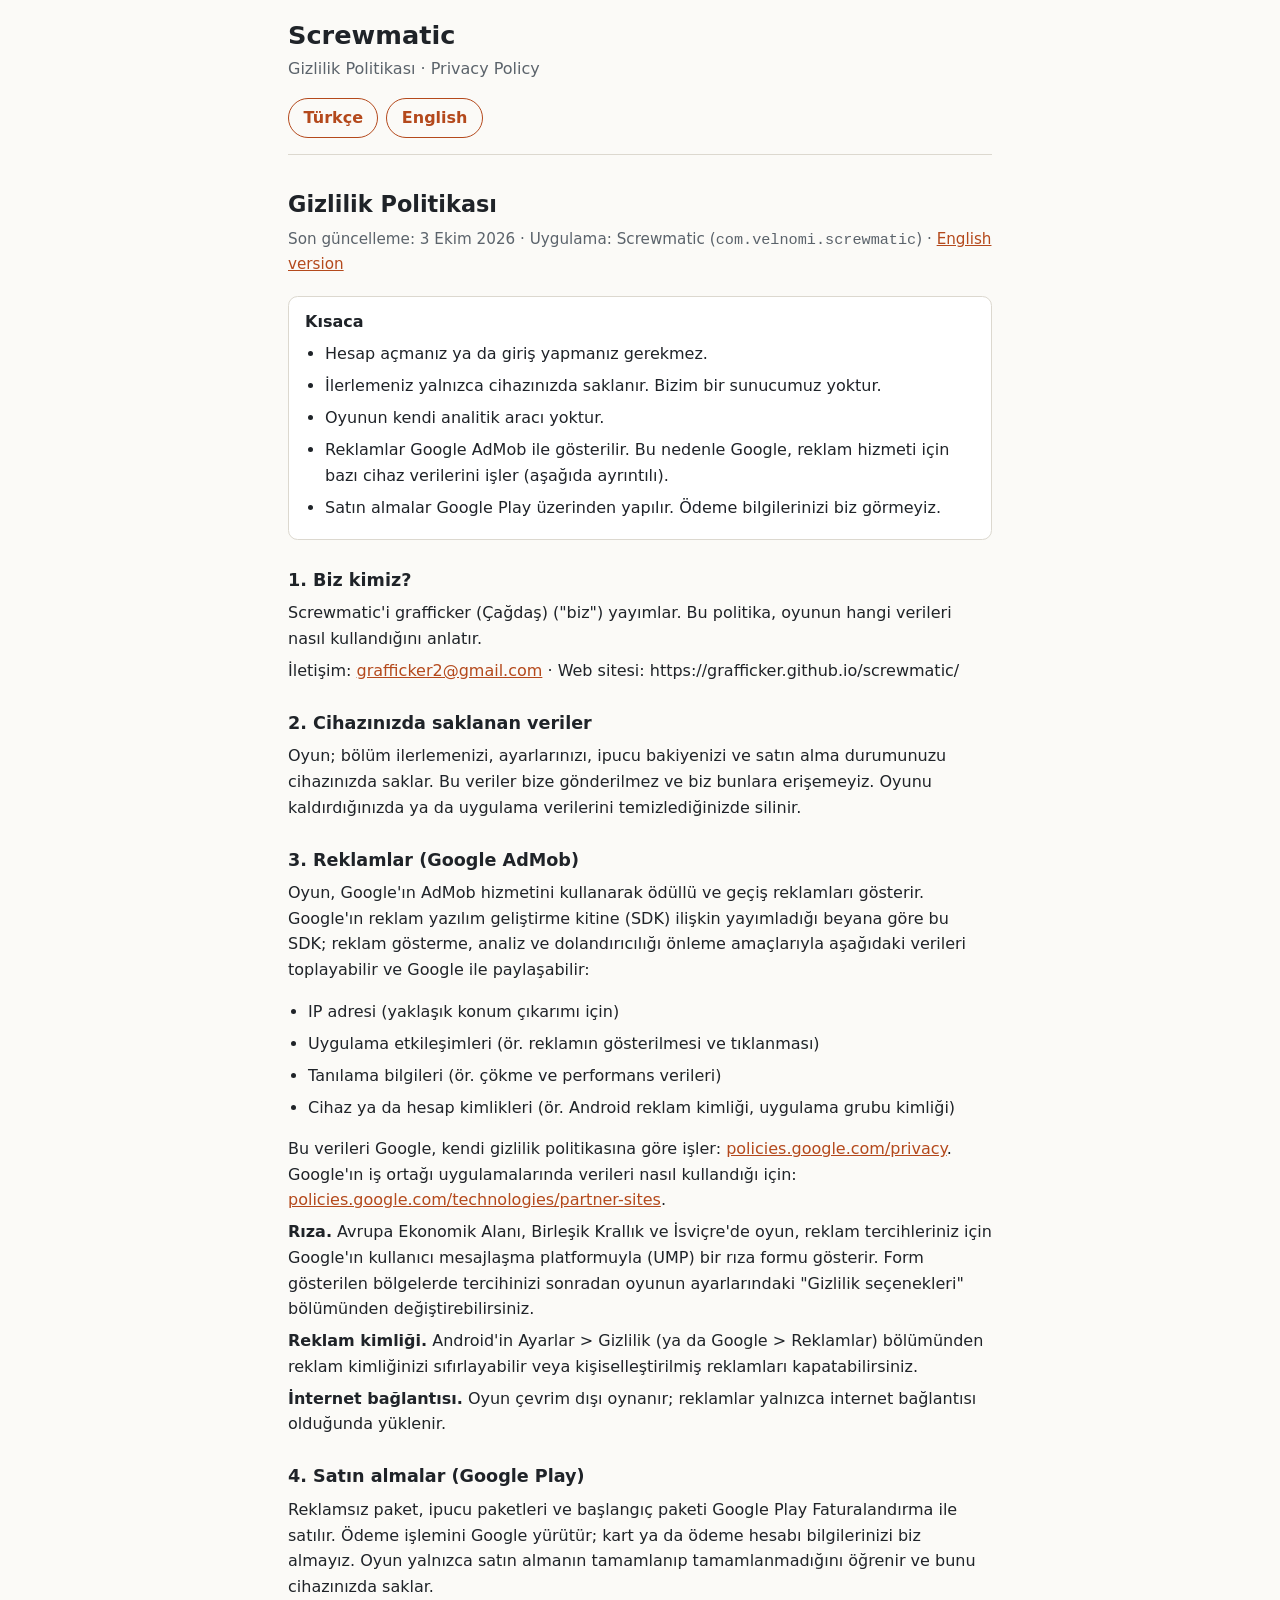
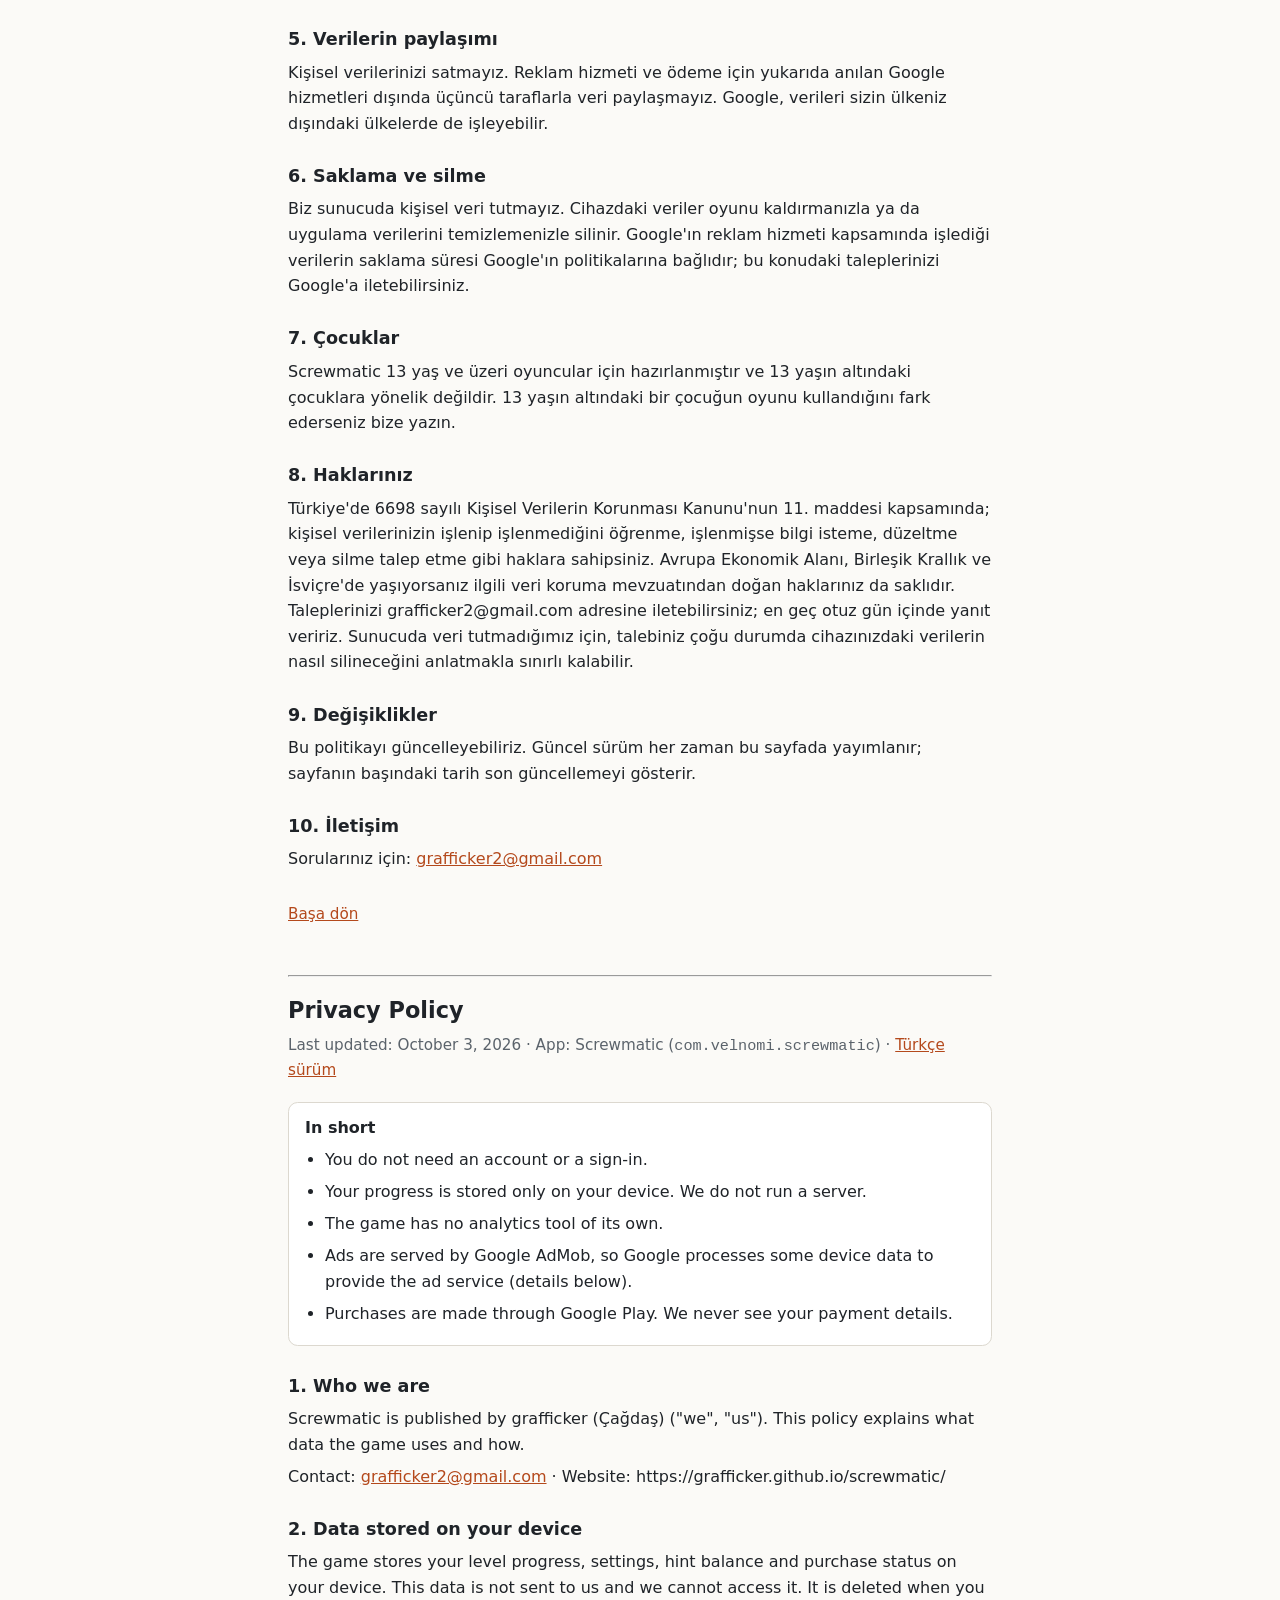
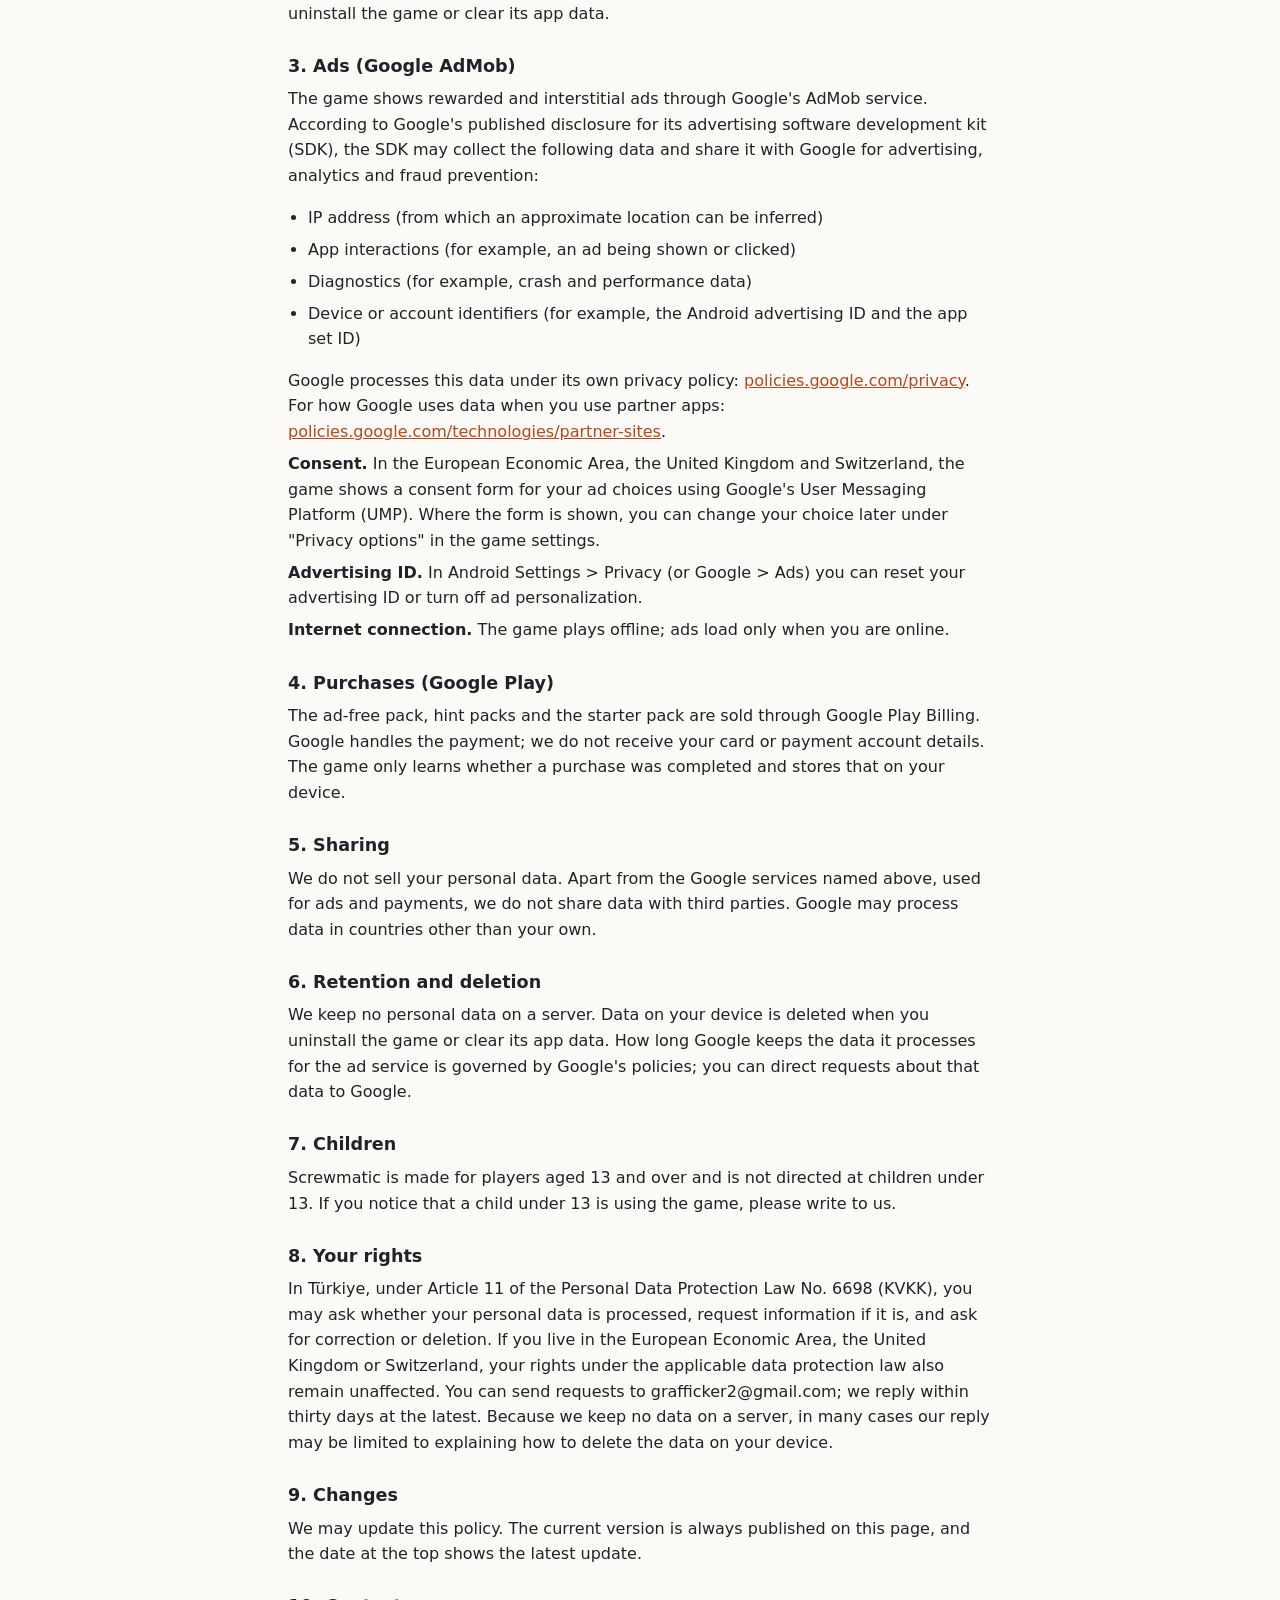
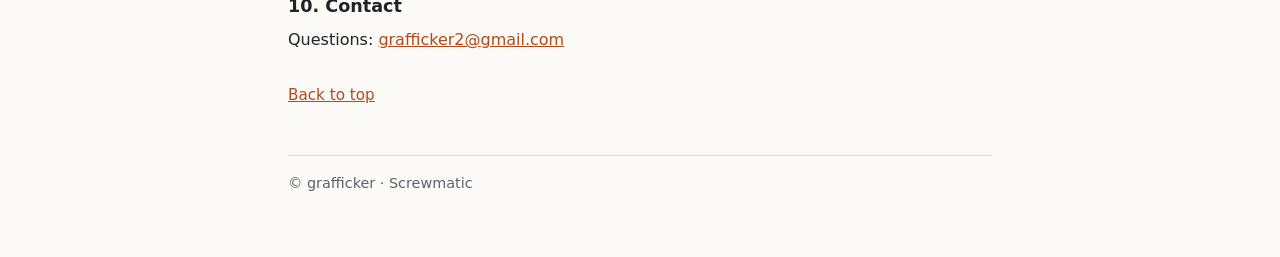
==== screwmatic/privacy.html @ 4a00d9f6 "Screwmatic privacy policy (TR + EN) and app-ads.txt for AdMob Co-Authored-By: Claude Opus 5.5 <norep" ====
<!DOCTYPE html>
<html lang="tr">
<head>
<meta charset="utf-8">
<meta name="viewport" content="width=device-width, initial-scale=1">
<title>Screwmatic - Gizlilik Politikası / Privacy Policy</title>
<meta name="description" content="Screwmatic gizlilik politikası (Türkçe ve İngilizce) / Screwmatic privacy policy (Turkish and English).">
<style>
  :root {
    --bg: #fbfaf7;
    --fg: #1f2328;
    --muted: #5b636b;
    --card: #ffffff;
    --line: #dcd8cf;
    --accent: #b4491c;
    --accent-fg: #ffffff;
  }
  @media (prefers-color-scheme: dark) {
    :root {
      --bg: #16181b;
      --fg: #e8e6e1;
      --muted: #9aa1a8;
      --card: #1f2226;
      --line: #34383d;
      --accent: #e08a5f;
      --accent-fg: #16181b;
    }
  }
  * { box-sizing: border-box; }
  html { scroll-behavior: smooth; }
  body {
    margin: 0;
    background: var(--bg);
    color: var(--fg);
    font-family: system-ui, -apple-system, "Segoe UI", Roboto, "Helvetica Neue", Arial, sans-serif;
    line-height: 1.6;
  }
  .wrap { max-width: 46rem; margin: 0 auto; padding: 1.25rem 1rem 4rem; }
  header.top { padding-bottom: 1rem; border-bottom: 1px solid var(--line); margin-bottom: 1.5rem; }
  header.top h1 { margin: 0 0 .25rem; font-size: 1.6rem; line-height: 1.25; }
  header.top p { margin: 0; color: var(--muted); }
  nav.lang { display: flex; gap: .5rem; margin: 1rem 0 0; flex-wrap: wrap; }
  nav.lang a {
    display: inline-block; padding: .4rem .9rem; border: 1px solid var(--accent);
    border-radius: 999px; color: var(--accent); text-decoration: none; font-weight: 600;
  }
  nav.lang a:hover, nav.lang a:focus-visible { background: var(--accent); color: var(--accent-fg); }
  section.doc { margin: 0 0 3rem; padding-top: .5rem; }
  section.doc > h2 { font-size: 1.4rem; margin: 0 0 .25rem; }
  .meta { color: var(--muted); margin: 0 0 1.25rem; font-size: .95rem; }
  h3 { font-size: 1.1rem; margin: 1.6rem 0 .4rem; }
  p, li { margin: .4rem 0; }
  ul { padding-left: 1.25rem; }
  .summary {
    background: var(--card); border: 1px solid var(--line); border-radius: .6rem;
    padding: .75rem 1rem; margin: 0 0 1rem;
  }
  .summary ul { margin: .25rem 0; }
  table { width: 100%; border-collapse: collapse; margin: .75rem 0; font-size: .95rem; background: var(--card); }
  th, td { border: 1px solid var(--line); padding: .45rem .6rem; text-align: left; vertical-align: top; }
  th { background: color-mix(in srgb, var(--line) 45%, transparent); }
  a { color: var(--accent); }
  .back { display: inline-block; margin-top: 1.5rem; font-size: .95rem; }
  footer { color: var(--muted); font-size: .9rem; border-top: 1px solid var(--line); padding-top: 1rem; }
  @media (max-width: 30rem) {
    table, thead, tbody, tr, th, td { display: block; }
    thead { display: none; }
    tr { margin-bottom: .6rem; border: 1px solid var(--line); }
    td { border: 0; border-bottom: 1px solid var(--line); }
    td:last-child { border-bottom: 0; }
  }
</style>
</head>
<body>
<div class="wrap" id="top">

<header class="top">
  <h1>Screwmatic</h1>
  <p>Gizlilik Politikası &middot; Privacy Policy</p>
  <nav class="lang" aria-label="Dil / Language">
    <a href="#tr" hreflang="tr">Türkçe</a>
    <a href="#en" hreflang="en">English</a>
  </nav>
</header>

<!-- ===================== TÜRKÇE ===================== -->
<section class="doc" id="tr" lang="tr">
  <h2>Gizlilik Politikası</h2>
  <p class="meta">Son güncelleme: 3 Ekim 2026 &middot; Uygulama: Screwmatic (<code>com.velnomi.screwmatic</code>) &middot; <a href="#en" hreflang="en">English version</a></p>

  <div class="summary">
    <strong>Kısaca</strong>
    <ul>
      <li>Hesap açmanız ya da giriş yapmanız gerekmez.</li>
      <li>İlerlemeniz yalnızca cihazınızda saklanır. Bizim bir sunucumuz yoktur.</li>
      <li>Oyunun kendi analitik aracı yoktur.</li>
      <li>Reklamlar Google AdMob ile gösterilir. Bu nedenle Google, reklam hizmeti için bazı cihaz verilerini işler (aşağıda ayrıntılı).</li>
      <li>Satın almalar Google Play üzerinden yapılır. Ödeme bilgilerinizi biz görmeyiz.</li>
    </ul>
  </div>

  <h3>1. Biz kimiz?</h3>
  <p>Screwmatic'i grafficker (Çağdaş) ("biz") yayımlar. Bu politika, oyunun hangi verileri nasıl kullandığını anlatır.</p>
  <p>İletişim: <a href="mailto:grafficker2@gmail.com">grafficker2@gmail.com</a> &middot; Web sitesi: https://grafficker.github.io/screwmatic/</p>

  <h3>2. Cihazınızda saklanan veriler</h3>
  <p>Oyun; bölüm ilerlemenizi, ayarlarınızı, ipucu bakiyenizi ve satın alma durumunuzu cihazınızda saklar. Bu veriler bize gönderilmez ve biz bunlara erişemeyiz. Oyunu kaldırdığınızda ya da uygulama verilerini temizlediğinizde silinir.</p>

  <h3>3. Reklamlar (Google AdMob)</h3>
  <p>Oyun, Google'ın AdMob hizmetini kullanarak ödüllü ve geçiş reklamları gösterir. Google'ın reklam yazılım geliştirme kitine (SDK) ilişkin yayımladığı beyana göre bu SDK; reklam gösterme, analiz ve dolandırıcılığı önleme amaçlarıyla aşağıdaki verileri toplayabilir ve Google ile paylaşabilir:</p>
  <ul>
    <li>IP adresi (yaklaşık konum çıkarımı için)</li>
    <li>Uygulama etkileşimleri (ör. reklamın gösterilmesi ve tıklanması)</li>
    <li>Tanılama bilgileri (ör. çökme ve performans verileri)</li>
    <li>Cihaz ya da hesap kimlikleri (ör. Android reklam kimliği, uygulama grubu kimliği)</li>
  </ul>
  <p>Bu verileri Google, kendi gizlilik politikasına göre işler: <a href="https://policies.google.com/privacy" rel="noopener">policies.google.com/privacy</a>. Google'ın iş ortağı uygulamalarında verileri nasıl kullandığı için: <a href="https://policies.google.com/technologies/partner-sites" rel="noopener">policies.google.com/technologies/partner-sites</a>.</p>
  <p><strong>Rıza.</strong> Avrupa Ekonomik Alanı, Birleşik Krallık ve İsviçre'de oyun, reklam tercihleriniz için Google'ın kullanıcı mesajlaşma platformuyla (UMP) bir rıza formu gösterir. Form gösterilen bölgelerde tercihinizi sonradan oyunun ayarlarındaki "Gizlilik seçenekleri" bölümünden değiştirebilirsiniz.</p>
  <p><strong>Reklam kimliği.</strong> Android'in Ayarlar &gt; Gizlilik (ya da Google &gt; Reklamlar) bölümünden reklam kimliğinizi sıfırlayabilir veya kişiselleştirilmiş reklamları kapatabilirsiniz.</p>
  <p><strong>İnternet bağlantısı.</strong> Oyun çevrim dışı oynanır; reklamlar yalnızca internet bağlantısı olduğunda yüklenir.</p>

  <h3>4. Satın almalar (Google Play)</h3>
  <p>Reklamsız paket, ipucu paketleri ve başlangıç paketi Google Play Faturalandırma ile satılır. Ödeme işlemini Google yürütür; kart ya da ödeme hesabı bilgilerinizi biz almayız. Oyun yalnızca satın almanın tamamlanıp tamamlanmadığını öğrenir ve bunu cihazınızda saklar.</p>

  <h3>5. Verilerin paylaşımı</h3>
  <p>Kişisel verilerinizi satmayız. Reklam hizmeti ve ödeme için yukarıda anılan Google hizmetleri dışında üçüncü taraflarla veri paylaşmayız. Google, verileri sizin ülkeniz dışındaki ülkelerde de işleyebilir.</p>

  <h3>6. Saklama ve silme</h3>
  <p>Biz sunucuda kişisel veri tutmayız. Cihazdaki veriler oyunu kaldırmanızla ya da uygulama verilerini temizlemenizle silinir. Google'ın reklam hizmeti kapsamında işlediği verilerin saklama süresi Google'ın politikalarına bağlıdır; bu konudaki taleplerinizi Google'a iletebilirsiniz.</p>

  <h3>7. Çocuklar</h3>
  <p>Screwmatic 13 yaş ve üzeri oyuncular için hazırlanmıştır ve 13 yaşın altındaki çocuklara yönelik değildir. 13 yaşın altındaki bir çocuğun oyunu kullandığını fark ederseniz bize yazın.</p>

  <h3>8. Haklarınız</h3>
  <p>Türkiye'de 6698 sayılı Kişisel Verilerin Korunması Kanunu'nun 11. maddesi kapsamında; kişisel verilerinizin işlenip işlenmediğini öğrenme, işlenmişse bilgi isteme, düzeltme veya silme talep etme gibi haklara sahipsiniz. Avrupa Ekonomik Alanı, Birleşik Krallık ve İsviçre'de yaşıyorsanız ilgili veri koruma mevzuatından doğan haklarınız da saklıdır. Taleplerinizi grafficker2@gmail.com adresine iletebilirsiniz; en geç otuz gün içinde yanıt veririz. Sunucuda veri tutmadığımız için, talebiniz çoğu durumda cihazınızdaki verilerin nasıl silineceğini anlatmakla sınırlı kalabilir.</p>

  <h3>9. Değişiklikler</h3>
  <p>Bu politikayı güncelleyebiliriz. Güncel sürüm her zaman bu sayfada yayımlanır; sayfanın başındaki tarih son güncellemeyi gösterir.</p>

  <h3>10. İletişim</h3>
  <p>Sorularınız için: <a href="mailto:grafficker2@gmail.com">grafficker2@gmail.com</a></p>

  <a class="back" href="#top">Başa dön</a>
</section>

<hr>

<!-- ===================== ENGLISH ===================== -->
<section class="doc" id="en" lang="en">
  <h2>Privacy Policy</h2>
  <p class="meta">Last updated: October 3, 2026 &middot; App: Screwmatic (<code>com.velnomi.screwmatic</code>) &middot; <a href="#tr" hreflang="tr">Türkçe sürüm</a></p>

  <div class="summary">
    <strong>In short</strong>
    <ul>
      <li>You do not need an account or a sign-in.</li>
      <li>Your progress is stored only on your device. We do not run a server.</li>
      <li>The game has no analytics tool of its own.</li>
      <li>Ads are served by Google AdMob, so Google processes some device data to provide the ad service (details below).</li>
      <li>Purchases are made through Google Play. We never see your payment details.</li>
    </ul>
  </div>

  <h3>1. Who we are</h3>
  <p>Screwmatic is published by grafficker (Çağdaş) ("we", "us"). This policy explains what data the game uses and how.</p>
  <p>Contact: <a href="mailto:grafficker2@gmail.com">grafficker2@gmail.com</a> &middot; Website: https://grafficker.github.io/screwmatic/</p>

  <h3>2. Data stored on your device</h3>
  <p>The game stores your level progress, settings, hint balance and purchase status on your device. This data is not sent to us and we cannot access it. It is deleted when you uninstall the game or clear its app data.</p>

  <h3>3. Ads (Google AdMob)</h3>
  <p>The game shows rewarded and interstitial ads through Google's AdMob service. According to Google's published disclosure for its advertising software development kit (SDK), the SDK may collect the following data and share it with Google for advertising, analytics and fraud prevention:</p>
  <ul>
    <li>IP address (from which an approximate location can be inferred)</li>
    <li>App interactions (for example, an ad being shown or clicked)</li>
    <li>Diagnostics (for example, crash and performance data)</li>
    <li>Device or account identifiers (for example, the Android advertising ID and the app set ID)</li>
  </ul>
  <p>Google processes this data under its own privacy policy: <a href="https://policies.google.com/privacy" rel="noopener">policies.google.com/privacy</a>. For how Google uses data when you use partner apps: <a href="https://policies.google.com/technologies/partner-sites" rel="noopener">policies.google.com/technologies/partner-sites</a>.</p>
  <p><strong>Consent.</strong> In the European Economic Area, the United Kingdom and Switzerland, the game shows a consent form for your ad choices using Google's User Messaging Platform (UMP). Where the form is shown, you can change your choice later under "Privacy options" in the game settings.</p>
  <p><strong>Advertising ID.</strong> In Android Settings &gt; Privacy (or Google &gt; Ads) you can reset your advertising ID or turn off ad personalization.</p>
  <p><strong>Internet connection.</strong> The game plays offline; ads load only when you are online.</p>

  <h3>4. Purchases (Google Play)</h3>
  <p>The ad-free pack, hint packs and the starter pack are sold through Google Play Billing. Google handles the payment; we do not receive your card or payment account details. The game only learns whether a purchase was completed and stores that on your device.</p>

  <h3>5. Sharing</h3>
  <p>We do not sell your personal data. Apart from the Google services named above, used for ads and payments, we do not share data with third parties. Google may process data in countries other than your own.</p>

  <h3>6. Retention and deletion</h3>
  <p>We keep no personal data on a server. Data on your device is deleted when you uninstall the game or clear its app data. How long Google keeps the data it processes for the ad service is governed by Google's policies; you can direct requests about that data to Google.</p>

  <h3>7. Children</h3>
  <p>Screwmatic is made for players aged 13 and over and is not directed at children under 13. If you notice that a child under 13 is using the game, please write to us.</p>

  <h3>8. Your rights</h3>
  <p>In Türkiye, under Article 11 of the Personal Data Protection Law No. 6698 (KVKK), you may ask whether your personal data is processed, request information if it is, and ask for correction or deletion. If you live in the European Economic Area, the United Kingdom or Switzerland, your rights under the applicable data protection law also remain unaffected. You can send requests to grafficker2@gmail.com; we reply within thirty days at the latest. Because we keep no data on a server, in many cases our reply may be limited to explaining how to delete the data on your device.</p>

  <h3>9. Changes</h3>
  <p>We may update this policy. The current version is always published on this page, and the date at the top shows the latest update.</p>

  <h3>10. Contact</h3>
  <p>Questions: <a href="mailto:grafficker2@gmail.com">grafficker2@gmail.com</a></p>

  <a class="back" href="#top">Back to top</a>
</section>

<footer>
  &copy; grafficker &middot; Screwmatic
</footer>

</div>
</body>
</html>
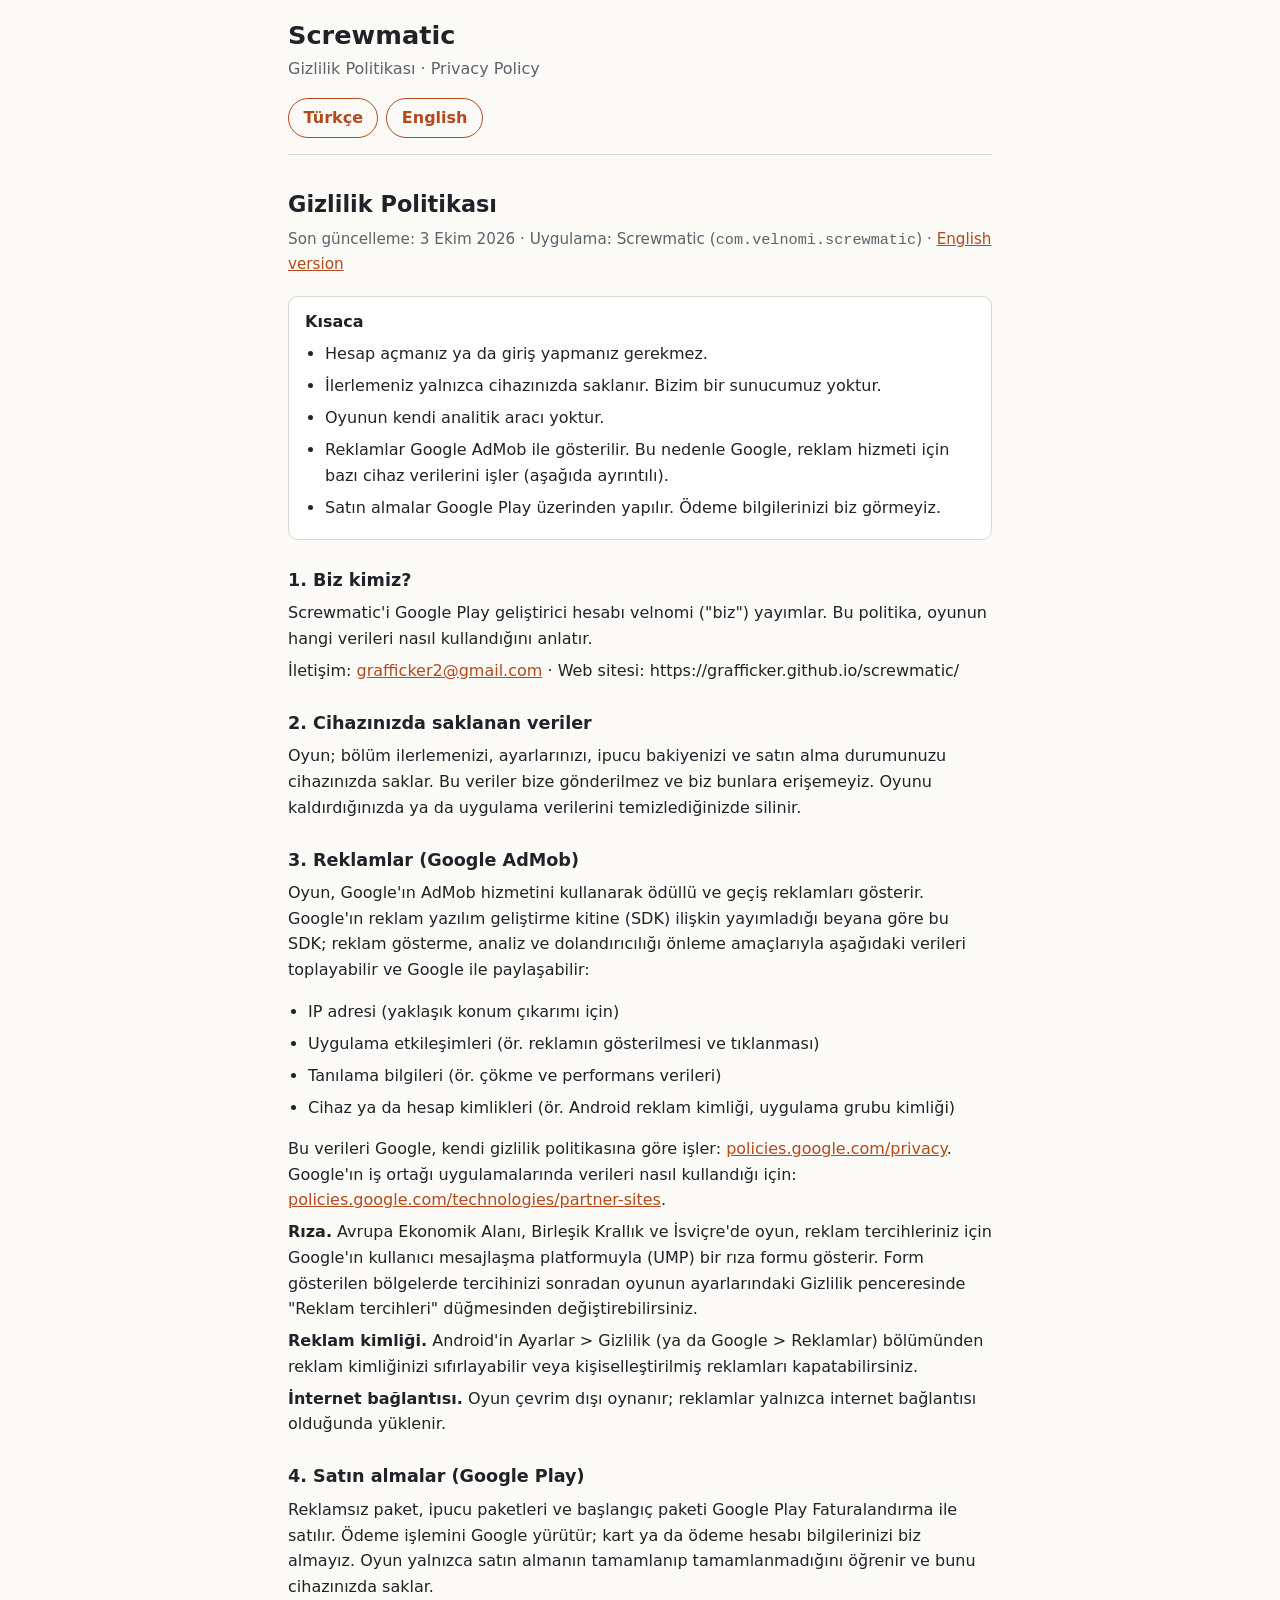
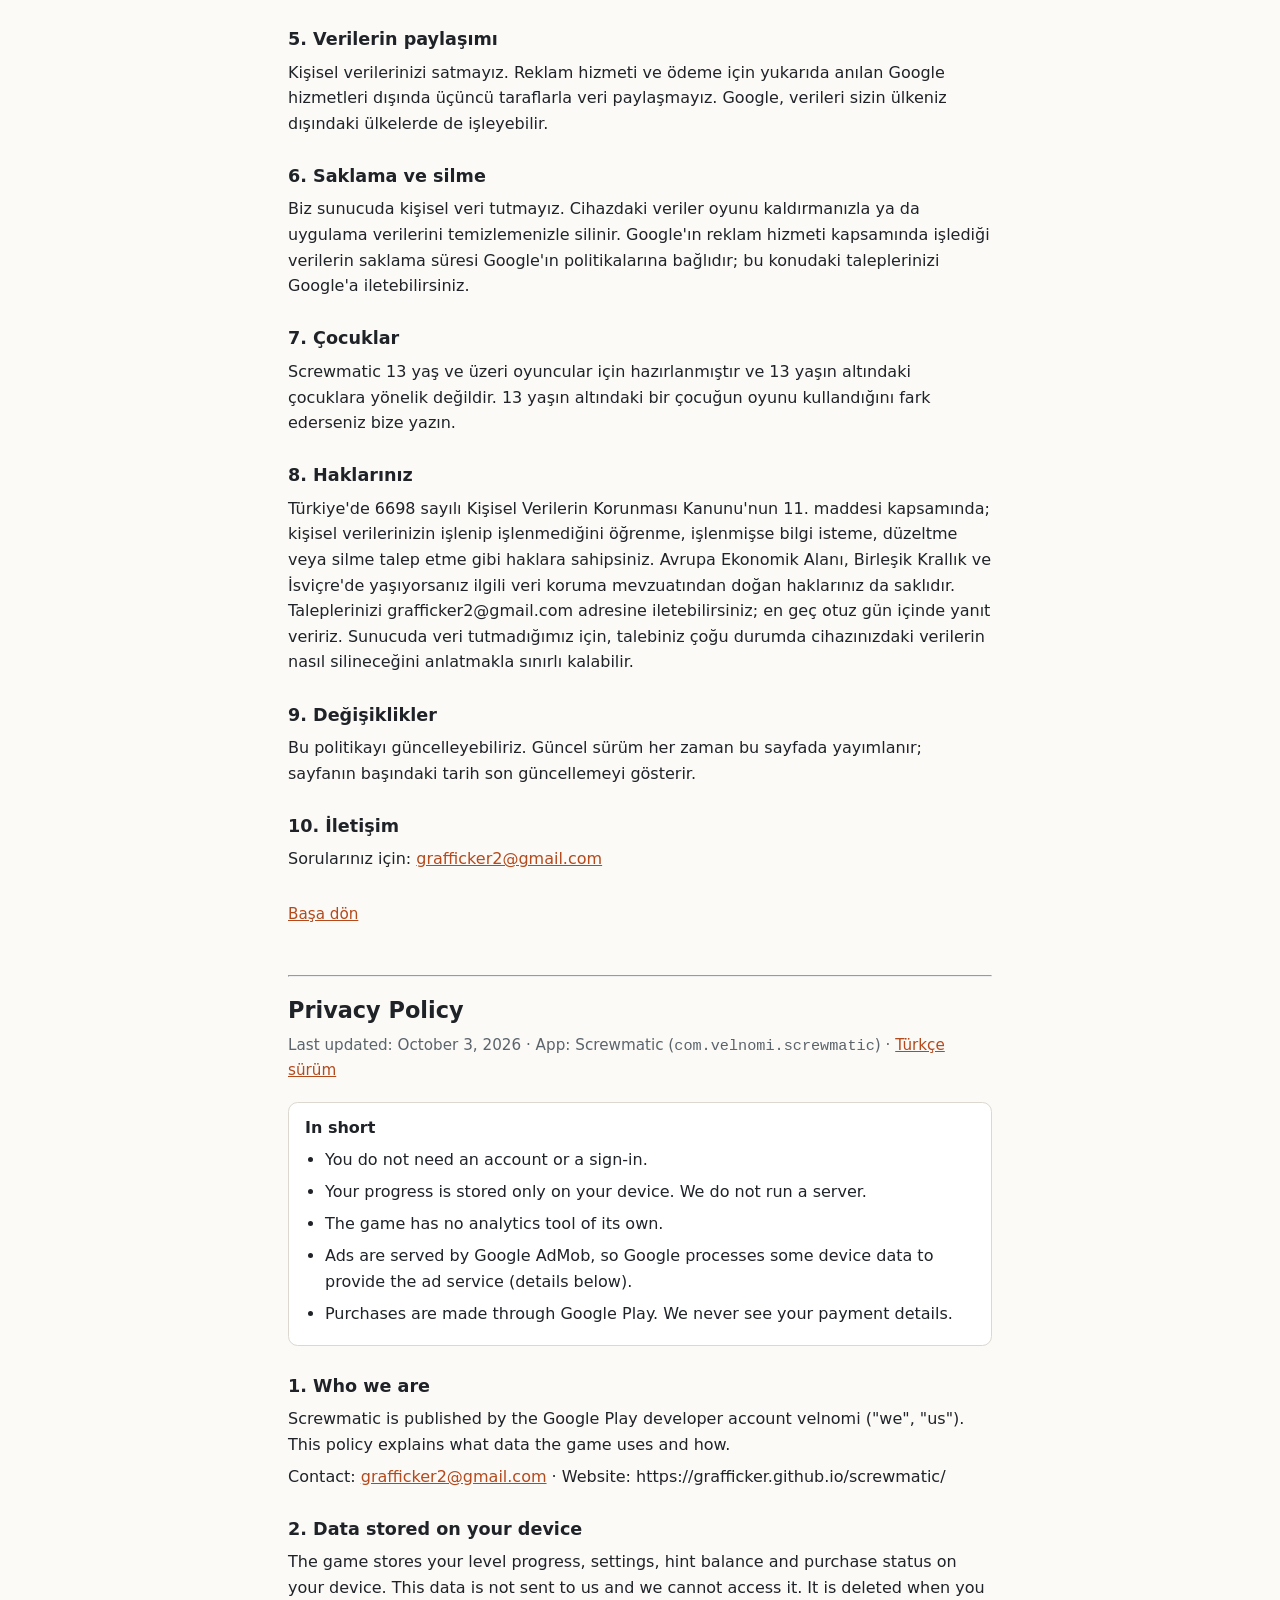
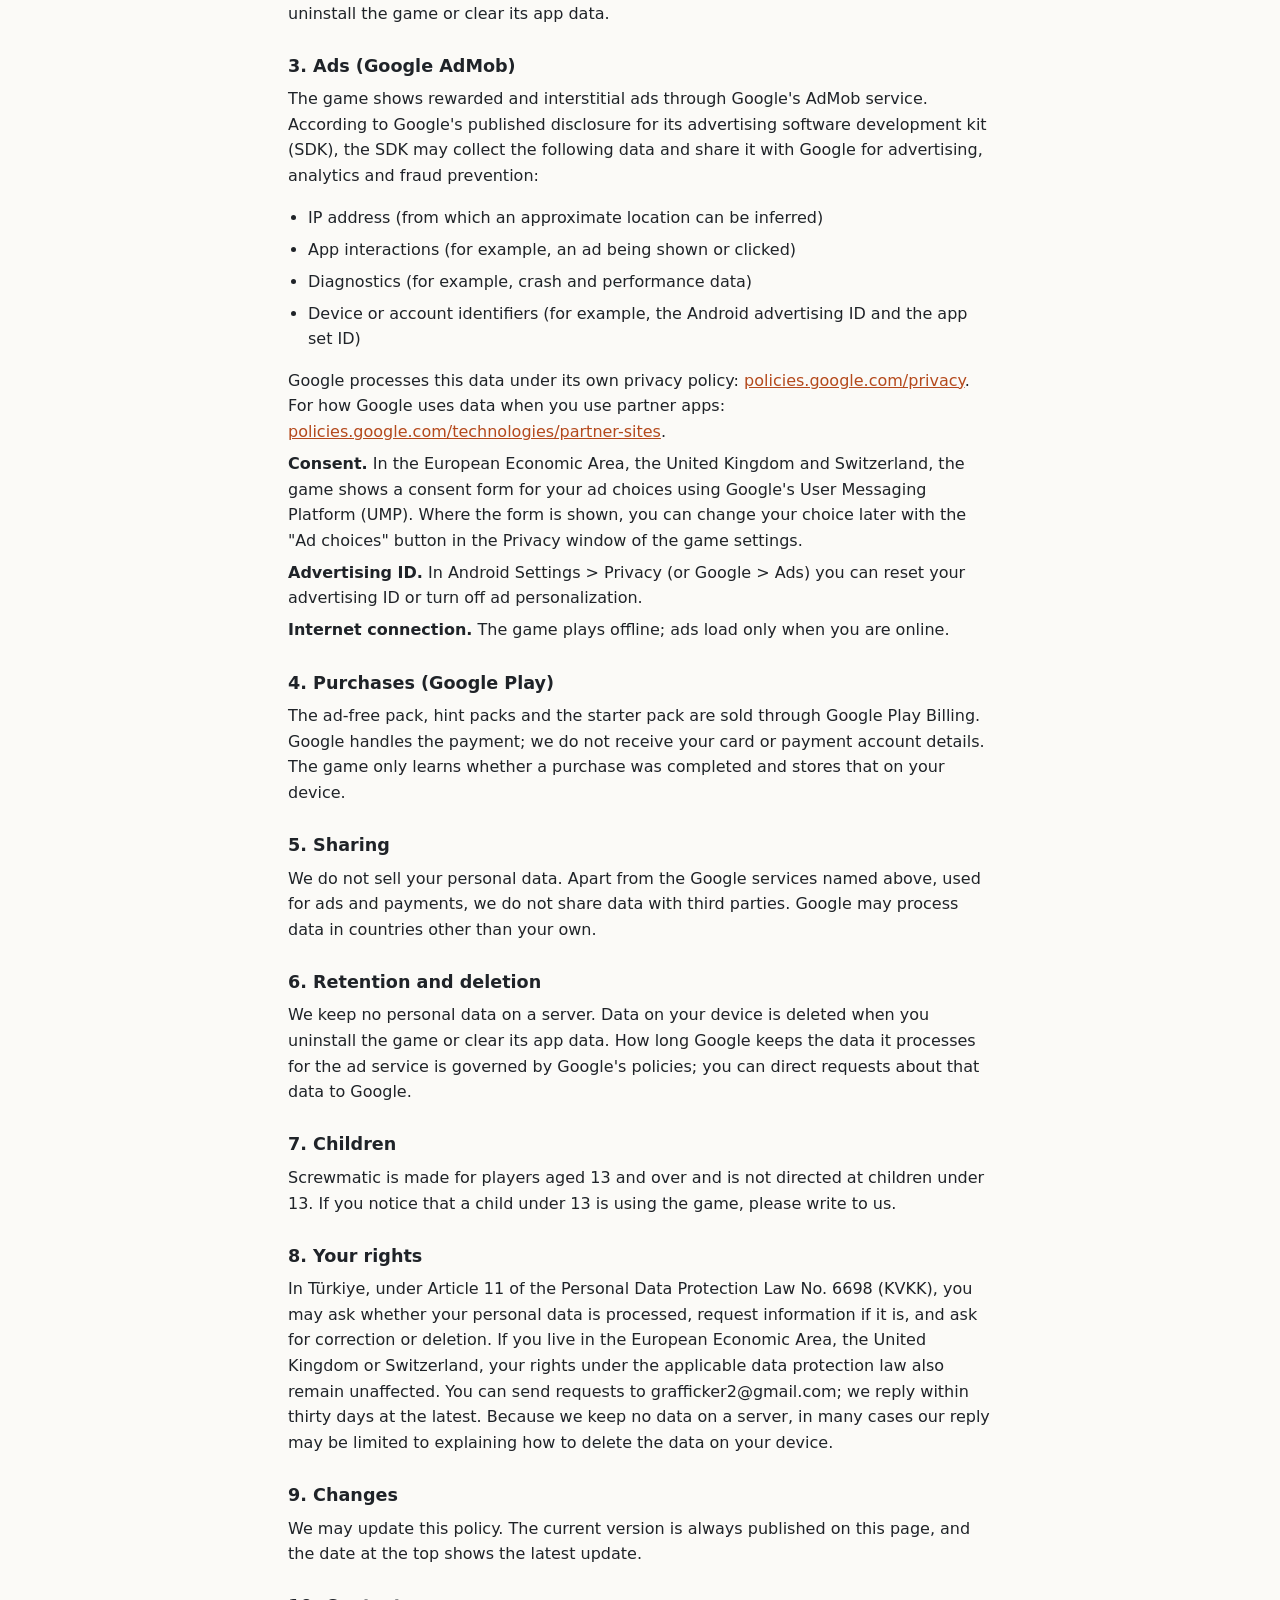
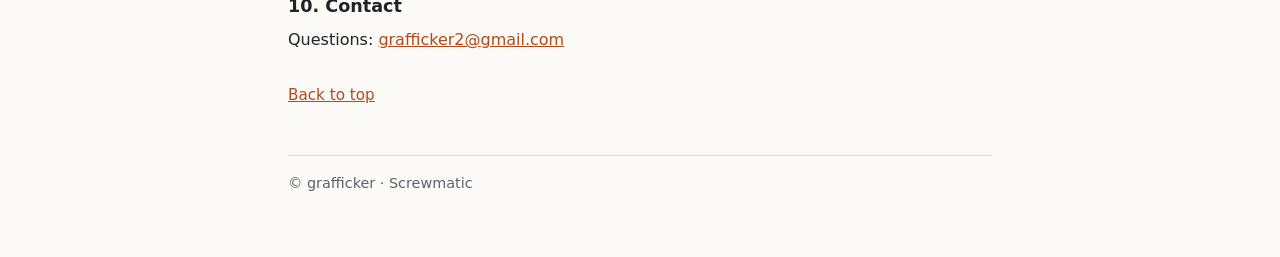
==== commit 5826fd34: "docs: Screwmatic gizlilik politikasında yayıncı adı velnomi, rıza düğmesinin oyundaki adı Co-Authore" ====
--- a/screwmatic/privacy.html
+++ b/screwmatic/privacy.html
@@ -100,7 +100,7 @@
   </div>
 
   <h3>1. Biz kimiz?</h3>
-  <p>Screwmatic'i grafficker (Çağdaş) ("biz") yayımlar. Bu politika, oyunun hangi verileri nasıl kullandığını anlatır.</p>
+  <p>Screwmatic'i Google Play geliştirici hesabı velnomi ("biz") yayımlar. Bu politika, oyunun hangi verileri nasıl kullandığını anlatır.</p>
   <p>İletişim: <a href="mailto:grafficker2@gmail.com">grafficker2@gmail.com</a> &middot; Web sitesi: https://grafficker.github.io/screwmatic/</p>
 
   <h3>2. Cihazınızda saklanan veriler</h3>
@@ -115,7 +115,7 @@
     <li>Cihaz ya da hesap kimlikleri (ör. Android reklam kimliği, uygulama grubu kimliği)</li>
   </ul>
   <p>Bu verileri Google, kendi gizlilik politikasına göre işler: <a href="https://policies.google.com/privacy" rel="noopener">policies.google.com/privacy</a>. Google'ın iş ortağı uygulamalarında verileri nasıl kullandığı için: <a href="https://policies.google.com/technologies/partner-sites" rel="noopener">policies.google.com/technologies/partner-sites</a>.</p>
-  <p><strong>Rıza.</strong> Avrupa Ekonomik Alanı, Birleşik Krallık ve İsviçre'de oyun, reklam tercihleriniz için Google'ın kullanıcı mesajlaşma platformuyla (UMP) bir rıza formu gösterir. Form gösterilen bölgelerde tercihinizi sonradan oyunun ayarlarındaki "Gizlilik seçenekleri" bölümünden değiştirebilirsiniz.</p>
+  <p><strong>Rıza.</strong> Avrupa Ekonomik Alanı, Birleşik Krallık ve İsviçre'de oyun, reklam tercihleriniz için Google'ın kullanıcı mesajlaşma platformuyla (UMP) bir rıza formu gösterir. Form gösterilen bölgelerde tercihinizi sonradan oyunun ayarlarındaki Gizlilik penceresinde "Reklam tercihleri" düğmesinden değiştirebilirsiniz.</p>
   <p><strong>Reklam kimliği.</strong> Android'in Ayarlar &gt; Gizlilik (ya da Google &gt; Reklamlar) bölümünden reklam kimliğinizi sıfırlayabilir veya kişiselleştirilmiş reklamları kapatabilirsiniz.</p>
   <p><strong>İnternet bağlantısı.</strong> Oyun çevrim dışı oynanır; reklamlar yalnızca internet bağlantısı olduğunda yüklenir.</p>
 
@@ -162,7 +162,7 @@
   </div>
 
   <h3>1. Who we are</h3>
-  <p>Screwmatic is published by grafficker (Çağdaş) ("we", "us"). This policy explains what data the game uses and how.</p>
+  <p>Screwmatic is published by the Google Play developer account velnomi ("we", "us"). This policy explains what data the game uses and how.</p>
   <p>Contact: <a href="mailto:grafficker2@gmail.com">grafficker2@gmail.com</a> &middot; Website: https://grafficker.github.io/screwmatic/</p>
 
   <h3>2. Data stored on your device</h3>
@@ -177,7 +177,7 @@
     <li>Device or account identifiers (for example, the Android advertising ID and the app set ID)</li>
   </ul>
   <p>Google processes this data under its own privacy policy: <a href="https://policies.google.com/privacy" rel="noopener">policies.google.com/privacy</a>. For how Google uses data when you use partner apps: <a href="https://policies.google.com/technologies/partner-sites" rel="noopener">policies.google.com/technologies/partner-sites</a>.</p>
-  <p><strong>Consent.</strong> In the European Economic Area, the United Kingdom and Switzerland, the game shows a consent form for your ad choices using Google's User Messaging Platform (UMP). Where the form is shown, you can change your choice later under "Privacy options" in the game settings.</p>
+  <p><strong>Consent.</strong> In the European Economic Area, the United Kingdom and Switzerland, the game shows a consent form for your ad choices using Google's User Messaging Platform (UMP). Where the form is shown, you can change your choice later with the "Ad choices" button in the Privacy window of the game settings.</p>
   <p><strong>Advertising ID.</strong> In Android Settings &gt; Privacy (or Google &gt; Ads) you can reset your advertising ID or turn off ad personalization.</p>
   <p><strong>Internet connection.</strong> The game plays offline; ads load only when you are online.</p>
 
